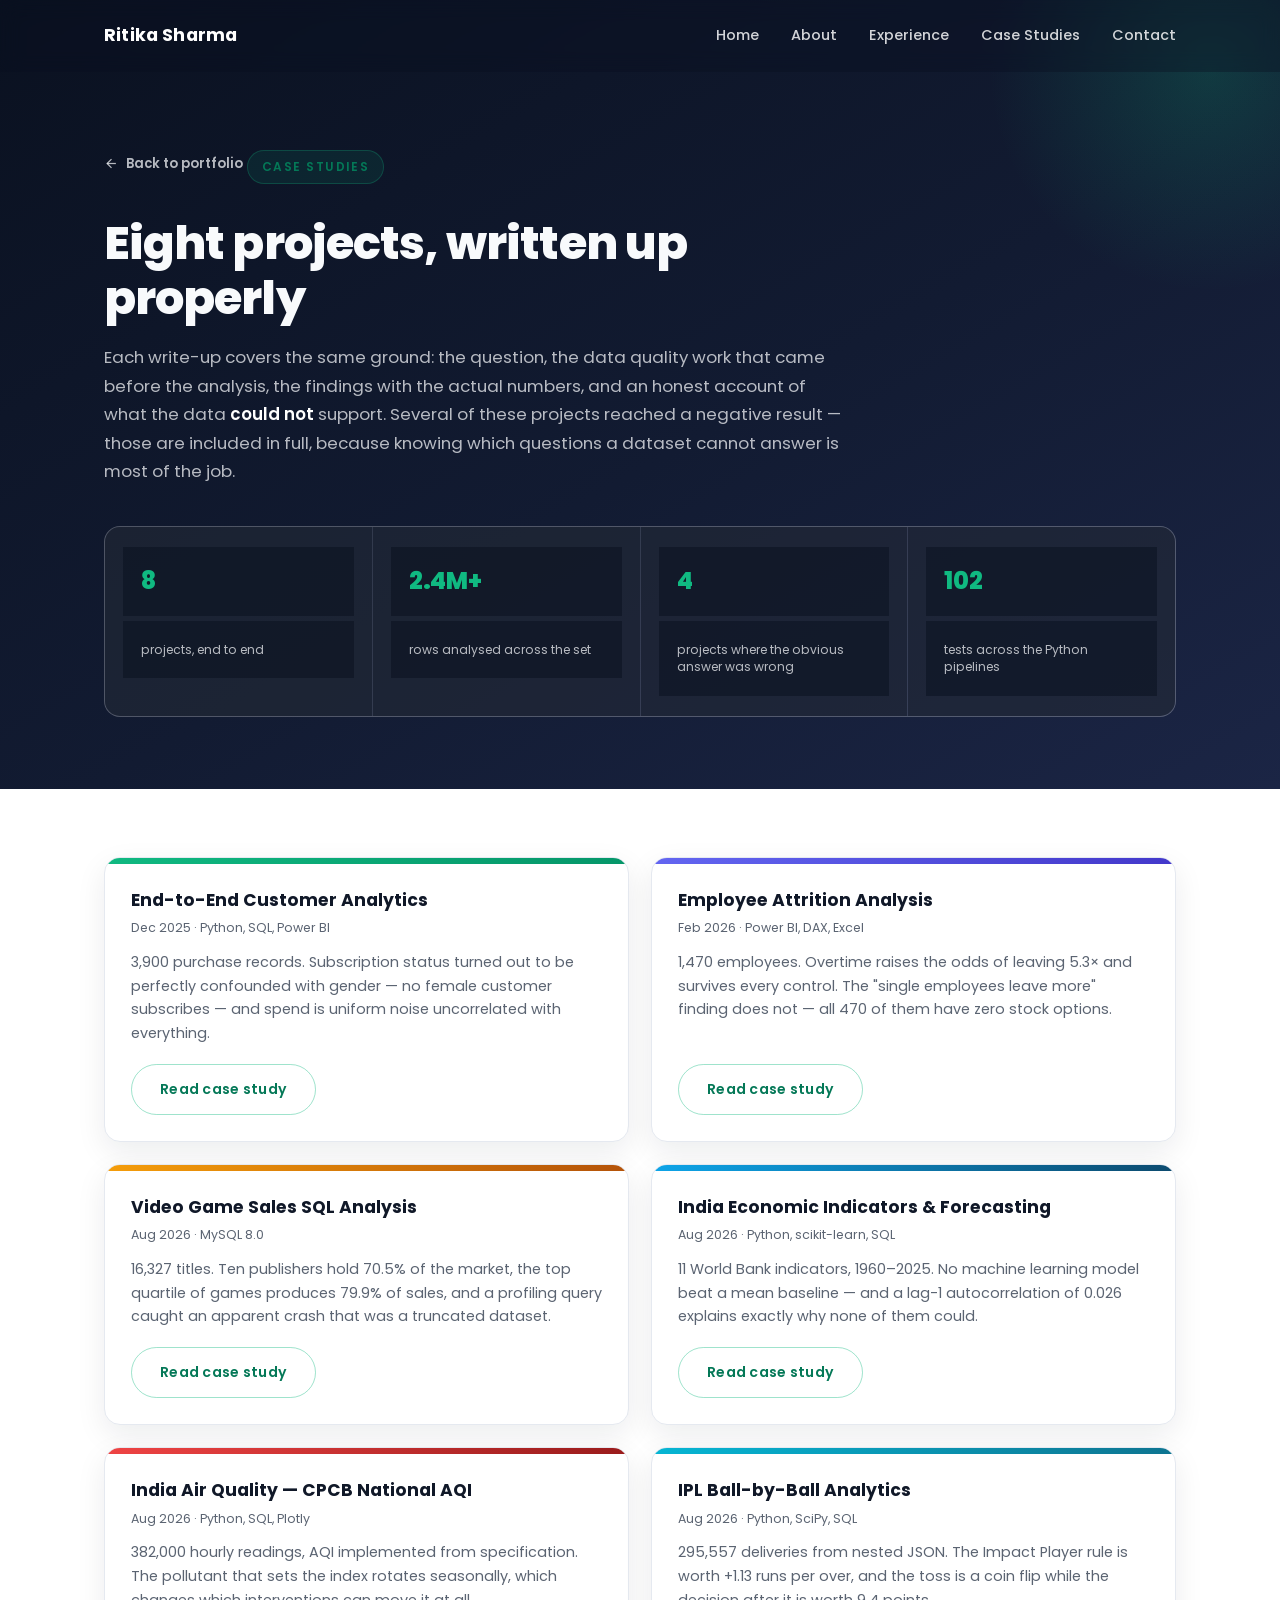
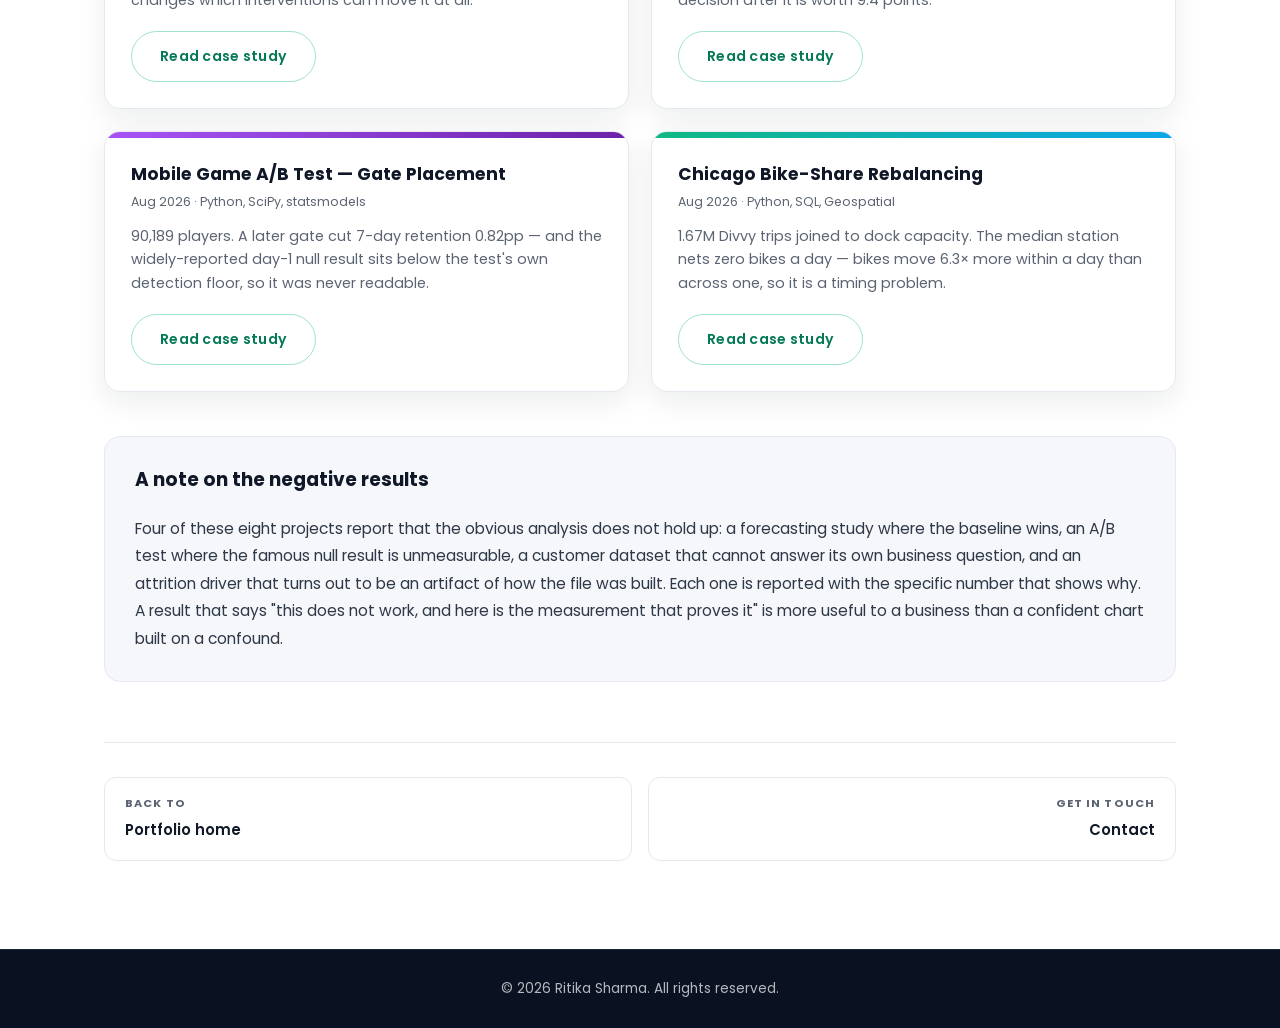
==== case-studies/index.html @ 815a399b "Add detailed case study pages for all eight projects Each project now has a full write-up covering t" ====
<!DOCTYPE html>
<html lang="en">
<head>
  <meta charset="utf-8">
  <title>Case Studies | Ritika Sharma</title>
  <meta name="viewport" content="width=device-width, initial-scale=1">
  <meta name="description" content="Detailed write-ups of eight data analytics projects — the question, the data quality work, the real findings with real numbers, and the limits of what each dataset could support.">
  <link rel="preconnect" href="https://fonts.googleapis.com">
  <link href="https://fonts.googleapis.com/css?family=Poppins:400,500,600,700,800" rel="stylesheet">
  <link rel="stylesheet" href="../css/main.css?v=5">
  <link rel="stylesheet" href="../css/case-study.css?v=1">
</head>
<body>

  <nav id="nav">
    <div class="wrap">
      <a href="../index.html" class="logo">Ritika Sharma</a>
      <div class="nav-links">
        <a href="../index.html">Home</a>
        <a href="../index.html#about">About</a>
        <a href="../index.html#experience">Experience</a>
        <a href="index.html">Case Studies</a>
        <a href="../index.html#contact">Contact</a>
      </div>
      <button class="nav-toggle" id="navToggle" aria-label="Toggle menu">
        <span></span><span></span><span></span>
      </button>
    </div>
  </nav>

  <main>
    <header class="cs-hero">
      <div class="wrap">
        <a href="../index.html" class="cs-back">
          <svg viewBox="0 0 24 24" fill="none" stroke="currentColor" stroke-width="2"><line x1="19" y1="12" x2="5" y2="12"/><polyline points="12 19 5 12 12 5"/></svg>
          Back to portfolio
        </a>
        <span class="eyebrow">Case Studies</span>
        <h1>Eight projects, written up properly</h1>
        <p class="cs-lede">Each write-up covers the same ground: the question, the data quality work that came before the analysis, the findings with the actual numbers, and an honest account of what the data <strong>could not</strong> support. Several of these projects reached a negative result — those are included in full, because knowing which questions a dataset cannot answer is most of the job.</p>
        <div class="stat-strip">
          <div><div class="num">8</div><div class="label">projects, end to end</div></div>
          <div><div class="num">2.4M+</div><div class="label">rows analysed across the set</div></div>
          <div><div class="num">4</div><div class="label">projects where the obvious answer was wrong</div></div>
          <div><div class="num">102</div><div class="label">tests across the Python pipelines</div></div>
        </div>
      </div>
    </header>

    <div class="cs-body">
      <div class="wrap" style="max-width:1120px">

        <div class="cs-index-grid">

          <article class="cs-index-card">
            <div class="bar" style="background:linear-gradient(135deg,#10b981,#059669)"></div>
            <div class="inner">
              <h3>End-to-End Customer Analytics</h3>
              <span class="project-date">Dec 2025 · Python, SQL, Power BI</span>
              <p>3,900 purchase records. Subscription status turned out to be perfectly confounded with gender — no female customer subscribes — and spend is uniform noise uncorrelated with everything.</p>
              <a href="customer-analytics.html" class="btn btn-outline">Read case study</a>
            </div>
          </article>

          <article class="cs-index-card">
            <div class="bar" style="background:linear-gradient(135deg,#6366f1,#4338ca)"></div>
            <div class="inner">
              <h3>Employee Attrition Analysis</h3>
              <span class="project-date">Feb 2026 · Power BI, DAX, Excel</span>
              <p>1,470 employees. Overtime raises the odds of leaving 5.3× and survives every control. The "single employees leave more" finding does not — all 470 of them have zero stock options.</p>
              <a href="employee-attrition.html" class="btn btn-outline">Read case study</a>
            </div>
          </article>

          <article class="cs-index-card">
            <div class="bar" style="background:linear-gradient(135deg,#f59e0b,#b45309)"></div>
            <div class="inner">
              <h3>Video Game Sales SQL Analysis</h3>
              <span class="project-date">Aug 2026 · MySQL 8.0</span>
              <p>16,327 titles. Ten publishers hold 70.5% of the market, the top quartile of games produces 79.9% of sales, and a profiling query caught an apparent crash that was a truncated dataset.</p>
              <a href="video-game-sales.html" class="btn btn-outline">Read case study</a>
            </div>
          </article>

          <article class="cs-index-card">
            <div class="bar" style="background:linear-gradient(135deg,#0ea5e9,#0c4a6e)"></div>
            <div class="inner">
              <h3>India Economic Indicators &amp; Forecasting</h3>
              <span class="project-date">Aug 2026 · Python, scikit-learn, SQL</span>
              <p>11 World Bank indicators, 1960–2025. No machine learning model beat a mean baseline — and a lag-1 autocorrelation of 0.026 explains exactly why none of them could.</p>
              <a href="india-economic-indicators.html" class="btn btn-outline">Read case study</a>
            </div>
          </article>

          <article class="cs-index-card">
            <div class="bar" style="background:linear-gradient(135deg,#ef4444,#991b1b)"></div>
            <div class="inner">
              <h3>India Air Quality — CPCB National AQI</h3>
              <span class="project-date">Aug 2026 · Python, SQL, Plotly</span>
              <p>382,000 hourly readings, AQI implemented from specification. The pollutant that sets the index rotates seasonally, which changes which interventions can move it at all.</p>
              <a href="india-air-quality.html" class="btn btn-outline">Read case study</a>
            </div>
          </article>

          <article class="cs-index-card">
            <div class="bar" style="background:linear-gradient(135deg,#06b6d4,#0e7490)"></div>
            <div class="inner">
              <h3>IPL Ball-by-Ball Analytics</h3>
              <span class="project-date">Aug 2026 · Python, SciPy, SQL</span>
              <p>295,557 deliveries from nested JSON. The Impact Player rule is worth +1.13 runs per over, and the toss is a coin flip while the decision after it is worth 9.4 points.</p>
              <a href="ipl-analytics.html" class="btn btn-outline">Read case study</a>
            </div>
          </article>

          <article class="cs-index-card">
            <div class="bar" style="background:linear-gradient(135deg,#a855f7,#6b21a8)"></div>
            <div class="inner">
              <h3>Mobile Game A/B Test — Gate Placement</h3>
              <span class="project-date">Aug 2026 · Python, SciPy, statsmodels</span>
              <p>90,189 players. A later gate cut 7-day retention 0.82pp — and the widely-reported day-1 null result sits below the test's own detection floor, so it was never readable.</p>
              <a href="mobile-game-ab-test.html" class="btn btn-outline">Read case study</a>
            </div>
          </article>

          <article class="cs-index-card">
            <div class="bar" style="background:linear-gradient(135deg,#10b981,#0ea5e9)"></div>
            <div class="inner">
              <h3>Chicago Bike-Share Rebalancing</h3>
              <span class="project-date">Aug 2026 · Python, SQL, Geospatial</span>
              <p>1.67M Divvy trips joined to dock capacity. The median station nets zero bikes a day — bikes move 6.3× more within a day than across one, so it is a timing problem.</p>
              <a href="chicago-bike-rebalancing.html" class="btn btn-outline">Read case study</a>
            </div>
          </article>

        </div>

        <div class="takeaway" style="margin-top:44px">
          <h3>A note on the negative results</h3>
          <p style="margin-bottom:0; color:#2f3846; font-size:0.97rem; line-height:1.78">Four of these eight projects report that the obvious analysis does not hold up: a forecasting study where the baseline wins, an A/B test where the famous null result is unmeasurable, a customer dataset that cannot answer its own business question, and an attrition driver that turns out to be an artifact of how the file was built. Each one is reported with the specific number that shows why. A result that says "this does not work, and here is the measurement that proves it" is more useful to a business than a confident chart built on a confound.</p>
        </div>

        <nav class="cs-pager">
          <a href="../index.html">
            <span class="dir">Back to</span>
            <span class="ttl">Portfolio home</span>
          </a>
          <a href="../index.html#contact" class="next">
            <span class="dir">Get in touch</span>
            <span class="ttl">Contact</span>
          </a>
        </nav>

      </div>
    </div>
  </main>

  <footer>
    <div class="wrap">© <span id="year"></span> Ritika Sharma. All rights reserved.</div>
  </footer>

  <script src="../js/case-study.js?v=1"></script>
</body>
</html>
---- css/main.css ----
/* Ritika Sharma — Portfolio (new build) */

:root {
  --bg: #ffffff;
  --bg-alt: #f5f7fb;
  --bg-dark: #0a1120;
  --bg-dark-2: #121b32;
  --text: #101828;
  --text-muted: #5b6472;
  --text-on-dark: #f8fafc;
  --text-on-dark-muted: rgba(248, 250, 252, 0.72);
  --accent: #10b981;
  --accent-ink: #047857;
  --accent-2: #6366f1;
  --border: #e5e9f0;
  --border-dark: rgba(248, 250, 252, 0.12);
  --radius: 16px;
  --shadow: 0 10px 30px rgba(16, 24, 40, 0.08);
  --shadow-lg: 0 20px 50px rgba(16, 24, 40, 0.14);
  --maxw: 1120px;
}

* { box-sizing: border-box; }

html { scroll-behavior: smooth; }

body {
  margin: 0;
  font-family: 'Poppins', 'Segoe UI', sans-serif;
  color: var(--text);
  background: var(--bg);
  line-height: 1.65;
  -webkit-font-smoothing: antialiased;
}

img { max-width: 100%; display: block; }

a { color: inherit; text-decoration: none; }

ul { margin: 0; padding: 0; list-style: none; }

.wrap {
  max-width: var(--maxw);
  margin: 0 auto;
  padding: 0 24px;
}

section { padding: 96px 0; }

.section-alt { background: var(--bg-alt); }

.eyebrow {
  display: inline-block;
  font-size: 0.75rem;
  font-weight: 600;
  letter-spacing: 0.12em;
  text-transform: uppercase;
  color: var(--accent-ink);
  background: rgba(16, 185, 129, 0.1);
  border: 1px solid rgba(16, 185, 129, 0.25);
  padding: 6px 14px;
  border-radius: 50px;
  margin-bottom: 18px;
}

.section-head {
  max-width: 620px;
  margin-bottom: 48px;
}
.section-head h2 {
  font-size: clamp(1.8rem, 3vw, 2.4rem);
  font-weight: 700;
  margin: 0 0 12px;
  letter-spacing: -0.01em;
}
.section-head p {
  color: var(--text-muted);
  margin: 0;
  font-size: 1.02rem;
}

/* ---------- Buttons ---------- */

.btn {
  display: inline-flex;
  align-items: center;
  gap: 8px;
  padding: 13px 28px;
  border-radius: 50px;
  font-weight: 600;
  font-size: 0.88rem;
  letter-spacing: 0.02em;
  border: none;
  cursor: pointer;
  transition: transform 0.2s ease, box-shadow 0.2s ease, background 0.2s ease;
}
.btn-primary {
  background: linear-gradient(135deg, var(--accent), var(--accent-2));
  color: #fff;
  box-shadow: 0 12px 28px rgba(16, 185, 129, 0.32);
}
.btn-primary:hover { transform: translateY(-3px); box-shadow: 0 16px 34px rgba(16, 185, 129, 0.42); }

.btn-ghost {
  background: rgba(255, 255, 255, 0.06);
  color: var(--text-on-dark);
  border: 1.5px solid rgba(255, 255, 255, 0.35);
}
.btn-ghost:hover { background: rgba(255, 255, 255, 0.14); transform: translateY(-3px); }

.btn-outline {
  background: transparent;
  color: var(--accent-ink);
  border: 1.5px solid rgba(16, 185, 129, 0.4);
}
.btn-outline:hover { background: rgba(16, 185, 129, 0.08); transform: translateY(-3px); }

/* ---------- Nav ---------- */

#nav {
  position: fixed;
  top: 0; left: 0; right: 0;
  z-index: 100;
  background: rgba(10, 17, 32, 0.35);
  backdrop-filter: blur(10px);
  transition: background 0.3s ease, box-shadow 0.3s ease, padding 0.3s ease;
  padding: 20px 0;
}
#nav.scrolled {
  background: rgba(10, 17, 32, 0.92);
  box-shadow: 0 6px 24px rgba(0,0,0,0.25);
  padding: 12px 0;
}
#nav .wrap {
  display: flex;
  align-items: center;
  justify-content: space-between;
}
.logo {
  font-weight: 700;
  font-size: 1.1rem;
  color: #fff;
  letter-spacing: 0.01em;
}
.nav-links {
  display: flex;
  gap: 32px;
}
.nav-links a {
  color: rgba(255, 255, 255, 0.82);
  font-size: 0.9rem;
  font-weight: 500;
  position: relative;
  padding: 4px 0;
}
.nav-links a.active,
.nav-links a:hover { color: #fff; }
.nav-links a.active::after {
  content: "";
  position: absolute;
  left: 0; right: 0; bottom: -4px;
  height: 2px;
  background: var(--accent);
  border-radius: 2px;
}
.nav-toggle {
  display: none;
  flex-direction: column;
  gap: 5px;
  background: none;
  border: none;
  cursor: pointer;
  padding: 6px;
}
.nav-toggle span {
  width: 22px; height: 2px;
  background: #fff;
  border-radius: 2px;
}

/* ---------- Hero ---------- */

#hero {
  position: relative;
  min-height: 100vh;
  display: flex;
  align-items: center;
  padding: 140px 0 80px;
  background:
    radial-gradient(700px 400px at 85% 10%, rgba(99, 102, 241, 0.25), transparent 60%),
    radial-gradient(600px 500px at 10% 90%, rgba(16, 185, 129, 0.2), transparent 60%),
    linear-gradient(160deg, var(--bg-dark), var(--bg-dark-2));
  color: var(--text-on-dark);
  overflow: hidden;
}
.hero-grid {
  display: grid;
  grid-template-columns: 1.15fr 0.85fr;
  gap: 56px;
  align-items: center;
}
.hero-name {
  font-size: clamp(2.4rem, 5vw, 3.6rem);
  font-weight: 700;
  margin: 6px 0 8px;
  letter-spacing: -0.02em;
}
.hero-name span {
  color: var(--accent);
}
.hero-role {
  font-size: clamp(1.1rem, 2vw, 1.5rem);
  font-weight: 500;
  color: var(--text-on-dark-muted);
  min-height: 1.6em;
  margin-bottom: 20px;
}
.hero-role .cursor {
  display: inline-block;
  width: 2px;
  background: var(--accent);
  margin-left: 2px;
  animation: blink 1s steps(1) infinite;
}
@keyframes blink { 50% { opacity: 0; } }

.hero-summary {
  color: var(--text-on-dark-muted);
  max-width: 480px;
  margin-bottom: 32px;
  font-size: 1.02rem;
}
.hero-actions {
  display: flex;
  gap: 14px;
  flex-wrap: wrap;
  margin-bottom: 40px;
}
.hero-social {
  display: flex;
  gap: 14px;
}
.hero-social a {
  width: 42px; height: 42px;
  display: flex; align-items: center; justify-content: center;
  border-radius: 50%;
  background: rgba(255, 255, 255, 0.06);
  border: 1px solid rgba(255, 255, 255, 0.16);
  color: #fff;
  transition: all 0.2s ease;
}
.hero-social a:hover {
  background: var(--accent);
  border-color: var(--accent);
  transform: translateY(-3px);
}
.hero-social svg { width: 18px; height: 18px; }

.hero-card {
  background: rgba(255, 255, 255, 0.04);
  border: 1px solid rgba(255, 255, 255, 0.12);
  border-radius: var(--radius);
  padding: 32px;
  backdrop-filter: blur(6px);
}
.hero-avatar {
  width: 120px; height: 120px;
  border-radius: 50%;
  margin: 0 auto 20px;
  border: 3px solid rgba(16, 185, 129, 0.5);
  padding: 4px;
}
.hero-stats {
  display: grid;
  grid-template-columns: repeat(3, 1fr);
  gap: 12px;
  margin-top: 24px;
  text-align: center;
}
.hero-stats .num {
  font-size: 1.5rem;
  font-weight: 700;
  color: var(--accent);
}
.hero-stats .label {
  font-size: 0.72rem;
  color: var(--text-on-dark-muted);
  text-transform: uppercase;
  letter-spacing: 0.05em;
}

/* ---------- About ---------- */

.about-grid {
  display: grid;
  grid-template-columns: 0.9fr 1.1fr;
  gap: 56px;
  align-items: start;
}
.about-card {
  background: #fff;
  border: 1px solid var(--border);
  border-radius: var(--radius);
  padding: 28px;
  box-shadow: var(--shadow);
}
.about-card .row {
  display: flex;
  align-items: center;
  gap: 12px;
  padding: 10px 0;
  border-bottom: 1px solid var(--border);
  font-size: 0.92rem;
}
.about-card .row:last-child { border-bottom: none; }
.about-card .row .ico {
  width: 34px; height: 34px;
  border-radius: 50%;
  background: rgba(16, 185, 129, 0.1);
  display: flex; align-items: center; justify-content: center;
  flex-shrink: 0;
  color: var(--accent-ink);
}
.about-card .row .ico svg { width: 16px; height: 16px; }
.about-card .row .k { color: var(--text-muted); min-width: 84px; }
.about-card .row .v { font-weight: 500; word-break: break-word; }

.about-bio {
  color: var(--text-muted);
  font-size: 1.02rem;
  margin-bottom: 32px;
}

.skill-groups {
  display: grid;
  grid-template-columns: repeat(2, 1fr);
  gap: 20px;
}
.skill-group h4 {
  font-size: 0.78rem;
  text-transform: uppercase;
  letter-spacing: 0.06em;
  color: var(--text-muted);
  margin: 0 0 10px;
  font-weight: 600;
}
.chip-row {
  display: flex;
  flex-wrap: wrap;
  gap: 8px;
}
.chip {
  background: var(--bg-alt);
  border: 1px solid var(--border);
  color: var(--text);
  font-size: 0.82rem;
  font-weight: 500;
  padding: 6px 14px;
  border-radius: 50px;
}

/* ---------- Timeline (experience / education) ---------- */

.timeline {
  display: flex;
  flex-direction: column;
  gap: 22px;
}
.tl-card {
  background: #fff;
  border: 1px solid var(--border);
  border-top: 4px solid var(--accent);
  border-radius: var(--radius);
  padding: 26px 28px;
  box-shadow: var(--shadow);
  transition: transform 0.2s ease, box-shadow 0.2s ease;
}
.tl-card:hover { transform: translateY(-5px); box-shadow: var(--shadow-lg); }
.tl-top {
  display: flex;
  justify-content: space-between;
  align-items: flex-start;
  flex-wrap: wrap;
  gap: 10px;
  margin-bottom: 6px;
}
.tl-date {
  background: rgba(16, 185, 129, 0.1);
  color: var(--accent-ink);
  font-size: 0.76rem;
  font-weight: 600;
  padding: 4px 12px;
  border-radius: 50px;
}
.tl-card h3 { margin: 4px 0 2px; font-size: 1.15rem; font-weight: 700; }
.tl-card .org { color: var(--accent-2); font-weight: 600; font-size: 0.92rem; }
.tl-card ul { margin-top: 12px; }
.tl-card ul li {
  position: relative;
  padding-left: 18px;
  color: var(--text-muted);
  font-size: 0.92rem;
  margin-bottom: 6px;
}
.tl-card ul li::before {
  content: "";
  position: absolute;
  left: 0; top: 9px;
  width: 6px; height: 6px;
  border-radius: 50%;
  background: var(--accent);
}
.tag-row {
  display: flex;
  flex-wrap: wrap;
  gap: 6px;
  margin-top: 12px;
}
.tag {
  font-size: 0.72rem;
  font-weight: 600;
  color: var(--accent-2);
  background: rgba(99, 102, 241, 0.08);
  border: 1px solid rgba(99, 102, 241, 0.2);
  padding: 3px 10px;
  border-radius: 50px;
}

.two-col {
  display: grid;
  grid-template-columns: 1fr 1fr;
  gap: 22px;
}

.cert-card {
  background: #fff;
  border: 1px solid var(--border);
  border-radius: var(--radius);
  padding: 22px 24px;
  box-shadow: var(--shadow);
}
.cert-card h4 { margin: 0 0 4px; font-size: 1rem; font-weight: 700; }
.cert-card .org { color: var(--text-muted); font-size: 0.82rem; margin-bottom: 8px; display: block; }
.cert-card p { margin: 0; color: var(--text-muted); font-size: 0.88rem; }

/* ---------- Projects ---------- */

.project-grid {
  display: grid;
  grid-template-columns: repeat(2, 1fr);
  gap: 24px;
}
.project-card {
  background: #fff;
  border: 1px solid var(--border);
  border-radius: var(--radius);
  overflow: hidden;
  box-shadow: var(--shadow);
  transition: transform 0.2s ease, box-shadow 0.2s ease;
}
.project-card:hover { transform: translateY(-6px); box-shadow: var(--shadow-lg); }
.project-banner {
  height: 140px;
  display: flex;
  align-items: center;
  justify-content: center;
  color: #fff;
}
.project-banner svg { width: 42px; height: 42px; }
.project-banner.a { background: linear-gradient(135deg, #10b981, #059669); }
.project-banner.b { background: linear-gradient(135deg, #6366f1, #4338ca); }
.project-banner.c { background: linear-gradient(135deg, #f59e0b, #b45309); }
.project-banner.d { background: linear-gradient(135deg, #ef4444, #991b1b); }
.project-banner.e { background: linear-gradient(135deg, #06b6d4, #0e7490); }
.project-banner.f { background: linear-gradient(135deg, #a855f7, #6b21a8); }
.project-banner.g { background: linear-gradient(135deg, #0ea5e9, #0c4a6e); }
.project-body { padding: 24px; }
.project-body h3 { margin: 0 0 4px; font-size: 1.1rem; font-weight: 700; }
.project-date { font-size: 0.78rem; color: var(--text-muted); margin-bottom: 10px; display: block; }
.project-body ul li {
  position: relative;
  padding-left: 18px;
  color: var(--text-muted);
  font-size: 0.9rem;
  margin-bottom: 6px;
}
.project-body ul li::before {
  content: "";
  position: absolute;
  left: 0; top: 9px;
  width: 6px; height: 6px;
  border-radius: 50%;
  background: var(--accent);
}
.project-body .btn-outline { margin-top: 14px; padding: 9px 20px; font-size: 0.8rem; }

.project-actions {
  display: flex;
  flex-wrap: wrap;
  gap: 10px;
  align-items: center;
  margin-top: 14px;
}
.project-actions .btn { margin-top: 0; padding: 9px 20px; font-size: 0.8rem; }
.project-actions .btn-primary { box-shadow: 0 8px 18px rgba(16, 185, 129, 0.26); }
.project-actions .btn-primary:hover { box-shadow: 0 12px 24px rgba(16, 185, 129, 0.36); }

/* ---------- Contact ---------- */

#contact { background: var(--bg-dark); color: var(--text-on-dark); }
#contact .section-head p { color: var(--text-on-dark-muted); }
#contact .eyebrow { background: rgba(16,185,129,0.15); color: var(--accent); border-color: rgba(16,185,129,0.35); }

.contact-grid {
  display: grid;
  grid-template-columns: repeat(4, 1fr);
  gap: 18px;
  margin-bottom: 40px;
}
.contact-card {
  background: rgba(255, 255, 255, 0.04);
  border: 1px solid rgba(255, 255, 255, 0.12);
  border-radius: var(--radius);
  padding: 24px 18px;
  text-align: center;
  transition: transform 0.2s ease, background 0.2s ease;
}
.contact-card:hover { transform: translateY(-5px); background: rgba(255, 255, 255, 0.08); }
.contact-card .ico {
  width: 46px; height: 46px;
  margin: 0 auto 14px;
  border-radius: 50%;
  background: linear-gradient(135deg, var(--accent), var(--accent-2));
  display: flex; align-items: center; justify-content: center;
}
.contact-card .ico svg { width: 20px; height: 20px; color: #fff; }
.contact-card h4 { margin: 0 0 6px; font-size: 0.82rem; text-transform: uppercase; letter-spacing: 0.05em; color: var(--text-on-dark-muted); }
.contact-card a, .contact-card span.val { color: #fff; font-weight: 500; font-size: 0.92rem; word-break: break-word; }

.contact-cta { text-align: center; }

/* ---------- Footer ---------- */

footer {
  background: var(--bg-dark);
  color: var(--text-on-dark-muted);
  border-top: 1px solid rgba(255,255,255,0.08);
  padding: 28px 0;
  text-align: center;
  font-size: 0.85rem;
}

/* ---------- Reveal on scroll ---------- */

.reveal {
  opacity: 0;
  transform: translateY(24px);
  transition: opacity 0.6s ease, transform 0.6s ease;
}
.reveal.in {
  opacity: 1;
  transform: translateY(0);
}

/* ---------- Responsive ---------- */

@media (max-width: 900px) {
  .hero-grid { grid-template-columns: 1fr; }
  .hero-card { order: -1; max-width: 340px; margin: 0 auto; }
  .about-grid { grid-template-columns: 1fr; }
  .skill-groups { grid-template-columns: 1fr; }
  .project-grid { grid-template-columns: 1fr; }
  .two-col { grid-template-columns: 1fr; }
  .contact-grid { grid-template-columns: repeat(2, 1fr); }
}

@media (max-width: 720px) {
  .nav-links { display: none; }
  .nav-toggle { display: flex; }
  #nav.open .nav-links {
    display: flex;
    flex-direction: column;
    position: absolute;
    top: 100%; left: 0; right: 0;
    background: rgba(10, 17, 32, 0.98);
    padding: 20px 24px;
    gap: 18px;
  }
  section { padding: 64px 0; }
  .contact-grid { grid-template-columns: 1fr 1fr; }
}
---- css/case-study.css ----
/* Ritika Sharma — Case study pages
   Loaded after main.css; reuses its tokens, nav, buttons and footer. */

/* ---------- Hero ---------- */

.cs-hero {
  background: linear-gradient(150deg, var(--bg-dark) 0%, var(--bg-dark-2) 55%, #1b2545 100%);
  color: var(--text-on-dark);
  padding: 150px 0 72px;
  position: relative;
  overflow: hidden;
}
.cs-hero::after {
  content: "";
  position: absolute;
  right: -160px; top: -160px;
  width: 460px; height: 460px;
  border-radius: 50%;
  background: radial-gradient(circle, rgba(16,185,129,0.20), transparent 68%);
  pointer-events: none;
}
.cs-hero .wrap { position: relative; z-index: 1; }

.cs-back {
  display: inline-flex;
  align-items: center;
  gap: 7px;
  font-size: 0.82rem;
  font-weight: 600;
  color: var(--text-on-dark-muted);
  margin-bottom: 22px;
  transition: color 0.2s ease, gap 0.2s ease;
}
.cs-back:hover { color: #fff; gap: 11px; }
.cs-back svg { width: 15px; height: 15px; }

.cs-hero h1 {
  margin: 14px 0 0;
  font-size: clamp(1.9rem, 4.4vw, 2.9rem);
  font-weight: 800;
  line-height: 1.18;
  letter-spacing: -0.02em;
  max-width: 20ch;
}
.cs-lede {
  margin: 18px 0 0;
  font-size: 1.05rem;
  line-height: 1.7;
  color: var(--text-on-dark-muted);
  max-width: 68ch;
}
.cs-lede strong { color: #fff; font-weight: 600; }

.cs-meta {
  display: flex;
  flex-wrap: wrap;
  gap: 8px;
  margin-top: 26px;
}
.cs-meta span {
  font-size: 0.74rem;
  font-weight: 600;
  letter-spacing: 0.02em;
  color: var(--text-on-dark-muted);
  background: rgba(255, 255, 255, 0.07);
  border: 1px solid rgba(255, 255, 255, 0.16);
  padding: 5px 13px;
  border-radius: 50px;
}
.cs-hero-actions {
  display: flex;
  flex-wrap: wrap;
  gap: 12px;
  margin-top: 30px;
}
.cs-hero-actions .btn svg { width: 16px; height: 16px; }

/* ---------- Key numbers strip ---------- */

.stat-strip {
  display: grid;
  grid-template-columns: repeat(auto-fit, minmax(168px, 1fr));
  gap: 1px;
  background: rgba(255, 255, 255, 0.14);
  border: 1px solid rgba(255, 255, 255, 0.14);
  border-radius: var(--radius);
  overflow: hidden;
  margin-top: 40px;
}
.stat-strip div {
  background: rgba(10, 17, 32, 0.55);
  padding: 20px 18px;
}
.stat-strip .num {
  font-size: 1.5rem;
  font-weight: 800;
  color: var(--accent);
  line-height: 1.2;
  letter-spacing: -0.01em;
}
.stat-strip .label {
  font-size: 0.76rem;
  color: var(--text-on-dark-muted);
  margin-top: 5px;
  line-height: 1.45;
}

/* ---------- Sticky section nav ---------- */

.cs-nav {
  position: sticky;
  top: 58px;
  z-index: 40;
  background: rgba(255, 255, 255, 0.94);
  backdrop-filter: blur(10px);
  border-bottom: 1px solid var(--border);
}
.cs-nav .wrap {
  display: flex;
  gap: 6px;
  overflow-x: auto;
  padding-top: 10px;
  padding-bottom: 10px;
  scrollbar-width: none;
}
.cs-nav .wrap::-webkit-scrollbar { display: none; }
.cs-nav a {
  flex: none;
  font-size: 0.8rem;
  font-weight: 600;
  color: var(--text-muted);
  padding: 7px 14px;
  border-radius: 50px;
  white-space: nowrap;
  transition: background 0.2s ease, color 0.2s ease;
}
.cs-nav a:hover { background: var(--bg-alt); color: var(--text); }
.cs-nav a.active { background: rgba(16, 185, 129, 0.11); color: var(--accent-ink); }

/* ---------- Body ---------- */

.cs-body { padding: 68px 0 88px; }
.cs-body .wrap { max-width: 860px; }

.cs-section { margin-bottom: 60px; scroll-margin-top: 120px; }
.cs-section:last-child { margin-bottom: 0; }

.cs-section > h2 {
  font-size: 1.55rem;
  font-weight: 800;
  letter-spacing: -0.015em;
  margin: 0 0 6px;
}
.cs-section > h2 + .sub {
  color: var(--text-muted);
  font-size: 0.9rem;
  margin: 0 0 26px;
}
.cs-section h3 {
  font-size: 1.12rem;
  font-weight: 700;
  margin: 34px 0 10px;
  letter-spacing: -0.01em;
}
.cs-section p {
  margin: 0 0 16px;
  color: #2f3846;
  font-size: 0.97rem;
  line-height: 1.78;
}
.cs-section p strong { color: var(--text); font-weight: 600; }
.cs-section a:not(.btn) {
  color: var(--accent-ink);
  font-weight: 500;
  border-bottom: 1px solid rgba(16, 185, 129, 0.35);
}
.cs-section a:not(.btn):hover { background: rgba(16, 185, 129, 0.08); }

.cs-list { margin: 0 0 18px; padding: 0; }
.cs-list li {
  position: relative;
  padding-left: 22px;
  margin-bottom: 11px;
  color: #2f3846;
  font-size: 0.97rem;
  line-height: 1.72;
}
.cs-list li::before {
  content: "";
  position: absolute;
  left: 2px; top: 10px;
  width: 6px; height: 6px;
  border-radius: 50%;
  background: var(--accent);
}
.cs-list.ordered { counter-reset: n; }
.cs-list.ordered li { padding-left: 30px; }
.cs-list.ordered li::before {
  counter-increment: n;
  content: counter(n);
  top: 2px; left: 0;
  width: 20px; height: 20px;
  border-radius: 50%;
  background: rgba(16, 185, 129, 0.12);
  color: var(--accent-ink);
  font-size: 0.72rem;
  font-weight: 700;
  display: flex;
  align-items: center;
  justify-content: center;
}

/* ---------- Findings ---------- */

.finding {
  border-top: 1px solid var(--border);
  padding-top: 30px;
  margin-top: 30px;
}
.finding:first-of-type { border-top: none; padding-top: 0; margin-top: 22px; }
.finding > h3 {
  margin: 0 0 12px;
  font-size: 1.16rem;
  font-weight: 700;
  display: flex;
  gap: 12px;
  align-items: flex-start;
  line-height: 1.45;
}
.finding > h3 .n {
  flex: none;
  margin-top: 2px;
  width: 26px; height: 26px;
  border-radius: 8px;
  background: linear-gradient(135deg, var(--accent), var(--accent-2));
  color: #fff;
  font-size: 0.78rem;
  font-weight: 700;
  display: flex;
  align-items: center;
  justify-content: center;
}

/* ---------- Callouts ---------- */

.callout {
  border-radius: 12px;
  padding: 18px 20px;
  margin: 0 0 20px;
  border: 1px solid;
  border-left-width: 4px;
}
.callout p { margin: 0 0 10px; font-size: 0.93rem; line-height: 1.7; }
.callout p:last-child { margin-bottom: 0; }
.callout .callout-title {
  display: block;
  font-size: 0.7rem;
  font-weight: 700;
  letter-spacing: 0.11em;
  text-transform: uppercase;
  margin-bottom: 7px;
}
.callout-key {
  background: rgba(16, 185, 129, 0.07);
  border-color: rgba(16, 185, 129, 0.32);
}
.callout-key .callout-title { color: var(--accent-ink); }
.callout-warn {
  background: rgba(245, 158, 11, 0.08);
  border-color: rgba(245, 158, 11, 0.38);
}
.callout-warn .callout-title { color: #b45309; }
.callout-note {
  background: rgba(99, 102, 241, 0.06);
  border-color: rgba(99, 102, 241, 0.3);
}
.callout-note .callout-title { color: #4338ca; }

/* ---------- Tables ---------- */

.cs-table {
  overflow-x: auto;
  margin: 0 0 20px;
  border: 1px solid var(--border);
  border-radius: 12px;
  background: #fff;
  -webkit-overflow-scrolling: touch;
}
.cs-table table {
  width: 100%;
  border-collapse: collapse;
  font-size: 0.87rem;
  min-width: 420px;
}
.cs-table caption {
  caption-side: bottom;
  text-align: left;
  padding: 11px 16px;
  font-size: 0.79rem;
  color: var(--text-muted);
  border-top: 1px solid var(--border);
  line-height: 1.6;
}
.cs-table th {
  text-align: left;
  font-weight: 700;
  font-size: 0.73rem;
  letter-spacing: 0.05em;
  text-transform: uppercase;
  color: var(--text-muted);
  background: var(--bg-alt);
  padding: 11px 16px;
  border-bottom: 1px solid var(--border);
  white-space: nowrap;
}
.cs-table td {
  padding: 10px 16px;
  border-bottom: 1px solid #f0f2f6;
  color: #2f3846;
  white-space: nowrap;
}
.cs-table tr:last-child td { border-bottom: none; }
.cs-table tbody tr:hover td { background: #fafbfd; }
.cs-table .num { text-align: right; font-variant-numeric: tabular-nums; }
.cs-table .hi { font-weight: 700; color: var(--accent-ink); }
.cs-table .lo { font-weight: 700; color: #b91c1c; }
.cs-table tr.total td { font-weight: 700; background: var(--bg-alt); }

/* ---------- Code ---------- */

.cs-code {
  background: var(--bg-dark);
  color: #dbe3f4;
  border-radius: 12px;
  padding: 18px 20px;
  overflow-x: auto;
  margin: 0 0 20px;
  font-size: 0.82rem;
  line-height: 1.7;
  font-family: 'Cascadia Code', 'Consolas', 'SF Mono', Menlo, monospace;
  -webkit-overflow-scrolling: touch;
}
.cs-code .c { color: #7f8ea8; font-style: italic; }
.cs-code .k { color: #67e8b0; }
.cs-code .s { color: #fcd34d; }
code.inline {
  background: var(--bg-alt);
  border: 1px solid var(--border);
  border-radius: 5px;
  padding: 1px 6px;
  font-size: 0.86em;
  font-family: 'Cascadia Code', 'Consolas', monospace;
  color: var(--accent-ink);
  white-space: nowrap;
}

/* ---------- Method / stack grid ---------- */

.method-grid {
  display: grid;
  grid-template-columns: repeat(auto-fit, minmax(190px, 1fr));
  gap: 14px;
  margin: 0 0 22px;
}
.method-card {
  border: 1px solid var(--border);
  border-radius: 12px;
  padding: 16px 18px;
  background: #fff;
}
.method-card h4 {
  margin: 0 0 5px;
  font-size: 0.82rem;
  font-weight: 700;
  color: var(--accent-ink);
  letter-spacing: 0.02em;
}
.method-card p {
  margin: 0;
  font-size: 0.85rem;
  color: var(--text-muted);
  line-height: 1.6;
}

/* ---------- Takeaway panel ---------- */

.takeaway {
  background: var(--bg-alt);
  border: 1px solid var(--border);
  border-radius: var(--radius);
  padding: 28px 30px;
}
.takeaway h3 { margin-top: 0; }
.takeaway .cs-list li::before { background: var(--accent-2); }

/* ---------- Prev / next ---------- */

.cs-pager {
  border-top: 1px solid var(--border);
  padding: 34px 0 0;
  margin-top: 60px;
  display: grid;
  grid-template-columns: 1fr 1fr;
  gap: 16px;
}
.cs-pager a {
  border: 1px solid var(--border);
  border-radius: 12px;
  padding: 16px 20px;
  background: #fff;
  transition: transform 0.2s ease, box-shadow 0.2s ease;
}
.cs-pager a:hover { transform: translateY(-3px); box-shadow: var(--shadow); }
.cs-pager .dir {
  display: block;
  font-size: 0.7rem;
  font-weight: 700;
  letter-spacing: 0.1em;
  text-transform: uppercase;
  color: var(--text-muted);
  margin-bottom: 5px;
}
.cs-pager .ttl { font-size: 0.93rem; font-weight: 600; line-height: 1.45; }
.cs-pager .next { text-align: right; }

/* ---------- Index page card grid ---------- */

.cs-index-grid {
  display: grid;
  grid-template-columns: repeat(2, 1fr);
  gap: 22px;
}
.cs-index-card {
  display: flex;
  flex-direction: column;
  background: #fff;
  border: 1px solid var(--border);
  border-radius: var(--radius);
  overflow: hidden;
  box-shadow: var(--shadow);
  transition: transform 0.2s ease, box-shadow 0.2s ease;
}
.cs-index-card:hover { transform: translateY(-6px); box-shadow: var(--shadow-lg); }
.cs-index-card .bar { height: 6px; }
.cs-index-card .inner { padding: 24px 26px 26px; display: flex; flex-direction: column; flex: 1; }
.cs-index-card h3 { margin: 0 0 6px; font-size: 1.08rem; font-weight: 700; line-height: 1.4; }
.cs-index-card .project-date { display: block; margin-bottom: 12px; }
.cs-index-card p { margin: 0 0 18px; font-size: 0.9rem; color: var(--text-muted); line-height: 1.65; flex: 1; }
.cs-index-card .btn { align-self: flex-start; }

/* ---------- Responsive ---------- */

@media (max-width: 860px) {
  .cs-index-grid { grid-template-columns: 1fr; }
}

@media (max-width: 720px) {
  .cs-hero { padding: 126px 0 56px; }
  .cs-hero h1 { max-width: none; }
  .cs-body { padding: 48px 0 64px; }
  .cs-nav { top: 54px; }
  .cs-section { margin-bottom: 48px; }
  .cs-section > h2 { font-size: 1.32rem; }
  .takeaway { padding: 22px 20px; }
  .cs-pager { grid-template-columns: 1fr; }
  .cs-pager .next { text-align: left; }
  .stat-strip { grid-template-columns: repeat(2, 1fr); }
}

@media print {
  #nav, .cs-nav, .cs-pager, .cs-hero-actions, footer { display: none; }
  .cs-hero { background: none; color: #000; padding: 0 0 24px; }
  .cs-hero h1, .cs-lede, .cs-meta span { color: #000; }
  .cs-body { padding: 24px 0; }
  .stat-strip div { background: #f5f7fb; }
  .stat-strip .num { color: #047857; }
  .cs-section { page-break-inside: avoid; }
}
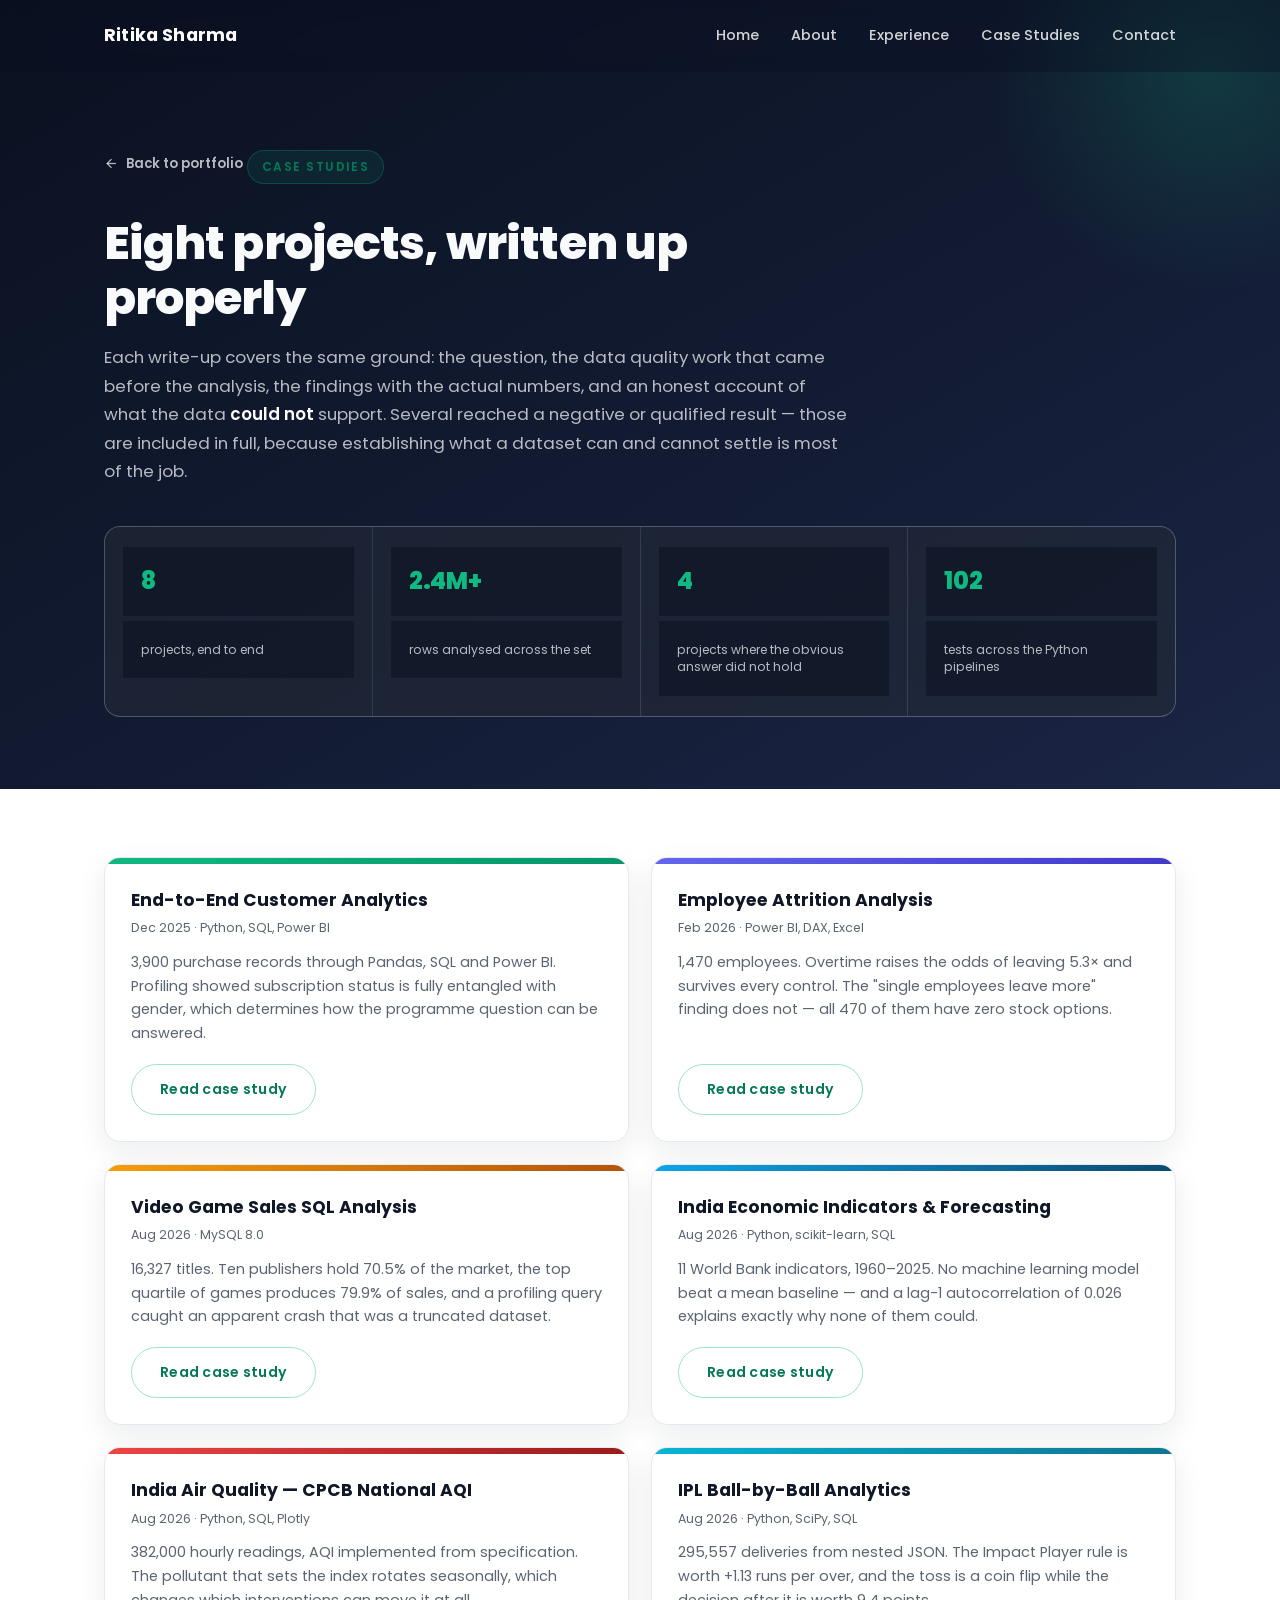
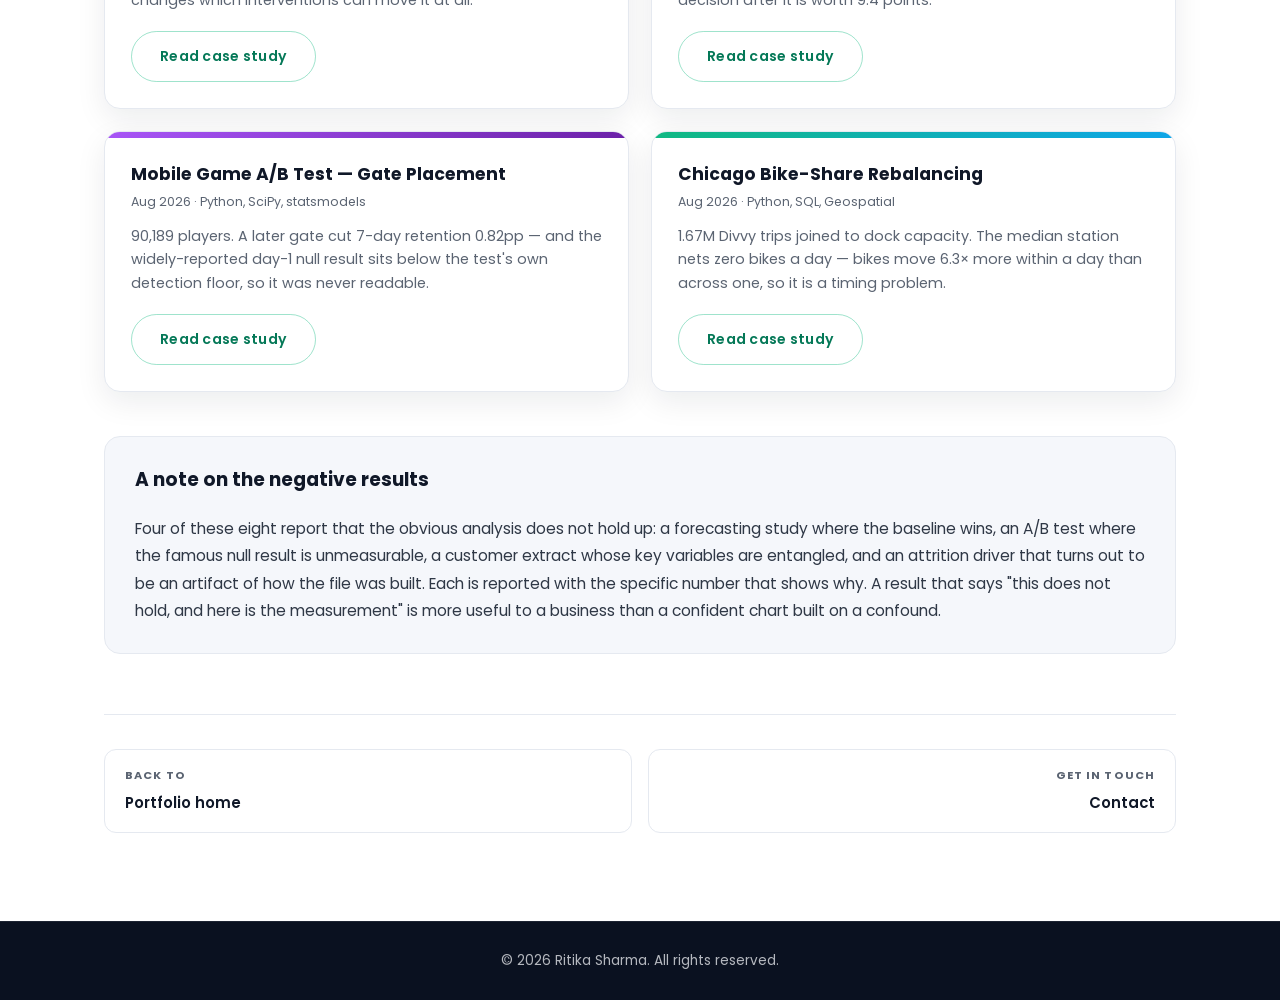
==== commit 80ded9a5: "Reframe the customer analytics case study Keeps every measurement and table, and presents the profil" ====
--- a/case-studies/index.html
+++ b/case-studies/index.html
@@ -37,11 +37,11 @@
         </a>
         <span class="eyebrow">Case Studies</span>
         <h1>Eight projects, written up properly</h1>
-        <p class="cs-lede">Each write-up covers the same ground: the question, the data quality work that came before the analysis, the findings with the actual numbers, and an honest account of what the data <strong>could not</strong> support. Several of these projects reached a negative result — those are included in full, because knowing which questions a dataset cannot answer is most of the job.</p>
+        <p class="cs-lede">Each write-up covers the same ground: the question, the data quality work that came before the analysis, the findings with the actual numbers, and an honest account of what the data <strong>could not</strong> support. Several reached a negative or qualified result — those are included in full, because establishing what a dataset can and cannot settle is most of the job.</p>
         <div class="stat-strip">
           <div><div class="num">8</div><div class="label">projects, end to end</div></div>
           <div><div class="num">2.4M+</div><div class="label">rows analysed across the set</div></div>
-          <div><div class="num">4</div><div class="label">projects where the obvious answer was wrong</div></div>
+          <div><div class="num">4</div><div class="label">projects where the obvious answer did not hold</div></div>
           <div><div class="num">102</div><div class="label">tests across the Python pipelines</div></div>
         </div>
       </div>
@@ -57,7 +57,7 @@
             <div class="inner">
               <h3>End-to-End Customer Analytics</h3>
               <span class="project-date">Dec 2025 · Python, SQL, Power BI</span>
-              <p>3,900 purchase records. Subscription status turned out to be perfectly confounded with gender — no female customer subscribes — and spend is uniform noise uncorrelated with everything.</p>
+              <p>3,900 purchase records through Pandas, SQL and Power BI. Profiling showed subscription status is fully entangled with gender, which determines how the programme question can be answered.</p>
               <a href="customer-analytics.html" class="btn btn-outline">Read case study</a>
             </div>
           </article>
@@ -136,7 +136,7 @@
 
         <div class="takeaway" style="margin-top:44px">
           <h3>A note on the negative results</h3>
-          <p style="margin-bottom:0; color:#2f3846; font-size:0.97rem; line-height:1.78">Four of these eight projects report that the obvious analysis does not hold up: a forecasting study where the baseline wins, an A/B test where the famous null result is unmeasurable, a customer dataset that cannot answer its own business question, and an attrition driver that turns out to be an artifact of how the file was built. Each one is reported with the specific number that shows why. A result that says "this does not work, and here is the measurement that proves it" is more useful to a business than a confident chart built on a confound.</p>
+          <p style="margin-bottom:0; color:#2f3846; font-size:0.97rem; line-height:1.78">Four of these eight report that the obvious analysis does not hold up: a forecasting study where the baseline wins, an A/B test where the famous null result is unmeasurable, a customer extract whose key variables are entangled, and an attrition driver that turns out to be an artifact of how the file was built. Each is reported with the specific number that shows why. A result that says "this does not hold, and here is the measurement" is more useful to a business than a confident chart built on a confound.</p>
         </div>
 
         <nav class="cs-pager">
